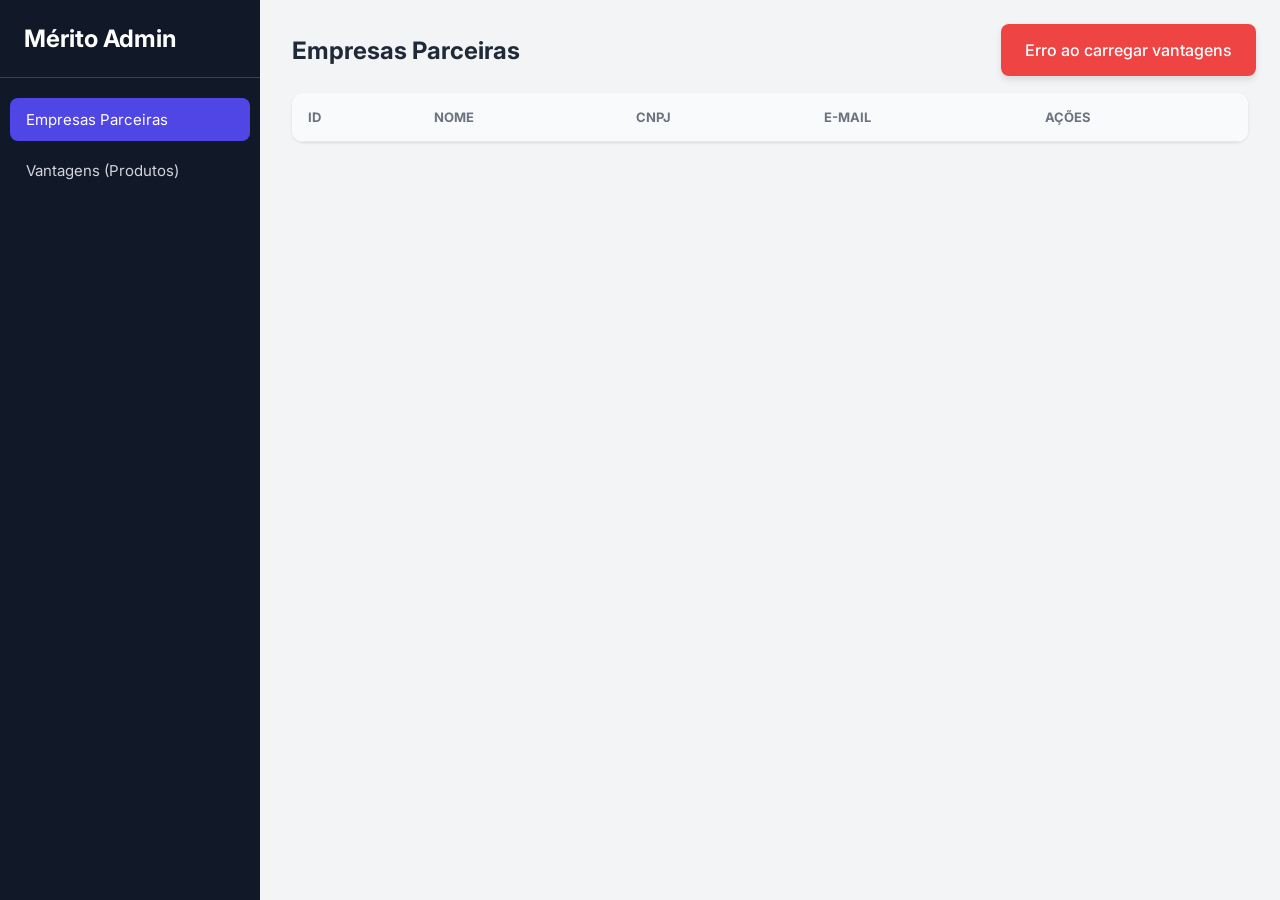
==== Codigo/src/main/resources/static/admin.html @ c0e2f11f "feat: adiciona login e tela inicial Cria POST /api/auth/login (aceita login ou e-mail e identifica o" ====
<!DOCTYPE html>
<html lang="pt-BR">
<head>
    <meta charset="UTF-8">
    <meta name="viewport" content="width=device-width, initial-scale=1.0">
    <title>Sistema de Mérito - Admin</title>
    <link rel="preconnect" href="https://fonts.googleapis.com">
    <link rel="preconnect" href="https://fonts.gstatic.com" crossorigin>
    <link href="https://fonts.googleapis.com/css2?family=Inter:wght@400;500;600;700&display=swap" rel="stylesheet">
    <link rel="stylesheet" href="css/styles.css">
</head>
<body>
    <div class="app-container">
        <!-- Sidebar -->
        <aside class="sidebar">
            <div class="sidebar-header">
                <h2>Mérito Admin</h2>
            </div>
            <nav class="sidebar-nav">
                <button class="nav-btn active" onclick="switchView('empresas')">Empresas Parceiras</button>
                <button class="nav-btn" onclick="switchView('vantagens')">Vantagens (Produtos)</button>
            </nav>
        </aside>

        <!-- Conteúdo Principal -->
        <main class="main-content">
            <!-- Toast de Notificação -->
            <div id="toast" class="toast hidden"></div>

            <!-- View: Empresas -->
            <section id="view-empresas" class="view-section active">
                <div class="section-header">
                    <h1>Empresas Parceiras</h1>
                    <button class="btn btn-primary" onclick="abrirModalEmpresa()">+ Nova Empresa</button>
                </div>
                <div class="card">
                    <table class="data-table">
                        <thead>
                            <tr>
                                <th>ID</th>
                                <th>Nome</th>
                                <th>CNPJ</th>
                                <th>E-mail</th>
                                <th>Ações</th>
                            </tr>
                        </thead>
                        <tbody id="tbody-empresas">
                            <!-- Preenchido via JS -->
                        </tbody>
                    </table>
                </div>
            </section>

            <!-- View: Vantagens -->
            <section id="view-vantagens" class="view-section">
                <div class="section-header">
                    <h1>Vantagens Cadastradas</h1>
                    <button class="btn btn-primary" onclick="abrirModalVantagem()">+ Nova Vantagem</button>
                </div>
                <div class="card">
                    <table class="data-table">
                        <thead>
                            <tr>
                                <th>ID</th>
                                <th>Descrição</th>
                                <th>Custo (Moedas)</th>
                                <th>Empresa</th>
                                <th>Ações</th>
                            </tr>
                        </thead>
                        <tbody id="tbody-vantagens">
                            <!-- Preenchido via JS -->
                        </tbody>
                    </table>
                </div>
            </section>
        </main>
    </div>

    <!-- Modal: Empresa -->
    <div id="modal-empresa" class="modal-overlay hidden">
        <div class="modal">
            <div class="modal-header">
                <h2 id="modal-empresa-titulo">Cadastrar Empresa</h2>
                <button class="close-btn" onclick="fecharModal('modal-empresa')">&times;</button>
            </div>
            <div class="modal-body">
                <form id="form-empresa">
                    <input type="hidden" id="empresa-id">
                    
                    <div class="form-grid">
                        <div class="form-group">
                            <label>Razão Social</label>
                            <input type="text" id="empresa-nome" required>
                            <span class="error-msg" id="erro-nome"></span>
                        </div>
                        <div class="form-group">
                            <label>CNPJ</label>
                            <input type="text" id="empresa-cnpj" maxlength="14" required>
                            <span class="error-msg" id="erro-cnpj"></span>
                        </div>
                        <div class="form-group">
                            <label>E-mail</label>
                            <input type="email" id="empresa-email" required>
                            <span class="error-msg" id="erro-email"></span>
                        </div>
                        <div class="form-group">
                            <label>Telefone</label>
                            <input type="text" id="empresa-telefone">
                            <span class="error-msg" id="erro-telefone"></span>
                        </div>
                        <div class="form-group">
                            <label>Login</label>
                            <input type="text" id="empresa-login" required>
                            <span class="error-msg" id="erro-login"></span>
                        </div>
                        <div class="form-group">
                            <label>Senha <small id="senha-hint"></small></label>
                            <input type="password" id="empresa-senha">
                            <span class="error-msg" id="erro-senha"></span>
                        </div>
                    </div>
                    <div class="modal-footer">
                        <button type="button" class="btn btn-secondary" onclick="fecharModal('modal-empresa')">Cancelar</button>
                        <button type="submit" class="btn btn-primary">Salvar</button>
                    </div>
                </form>
            </div>
        </div>
    </div>

    <!-- Modal: Vantagem -->
    <div id="modal-vantagem" class="modal-overlay hidden">
        <div class="modal">
            <div class="modal-header">
                <h2 id="modal-vantagem-titulo">Cadastrar Vantagem</h2>
                <button class="close-btn" onclick="fecharModal('modal-vantagem')">&times;</button>
            </div>
            <div class="modal-body">
                <form id="form-vantagem">
                    <input type="hidden" id="vantagem-id">
                    
                    <div class="form-group">
                        <label>Empresa Parceira</label>
                        <select id="vantagem-empresa" required></select>
                        <span class="error-msg" id="erro-empresaId"></span>
                    </div>

                    <div class="form-group">
                        <label>Descrição do Produto/Vantagem</label>
                        <input type="text" id="vantagem-descricao" required>
                        <span class="error-msg" id="erro-descricao"></span>
                    </div>

                    <div class="form-grid">
                        <div class="form-group">
                            <label>Custo em Moedas</label>
                            <input type="number" id="vantagem-custo" min="1" required>
                            <span class="error-msg" id="erro-custoEmMoedas"></span>
                        </div>
                        <div class="form-group">
                            <label>URL da Foto</label>
                            <input type="url" id="vantagem-foto" placeholder="https://..." required>
                            <span class="error-msg" id="erro-foto"></span>
                        </div>
                    </div>
                    
                    <div class="modal-footer">
                        <button type="button" class="btn btn-secondary" onclick="fecharModal('modal-vantagem')">Cancelar</button>
                        <button type="submit" class="btn btn-primary">Salvar</button>
                    </div>
                </form>
            </div>
        </div>
    </div>

    <script src="js/script.js"></script>
</body>
</html>
---- Codigo/src/main/resources/static/css/styles.css ----
:root {
    --primary: #4f46e5;
    --primary-hover: #4338ca;
    --bg-main: #f3f4f6;
    --bg-sidebar: #111827;
    --text-main: #1f2937;
    --text-muted: #6b7280;
    --border: #e5e7eb;
    --surface: #ffffff;
    --danger: #ef4444;
    --danger-hover: #dc2626;
    --success: #10b981;
}

* {
    box-sizing: border-box;
    margin: 0;
    padding: 0;
    font-family: 'Inter', sans-serif;
}

body {
    background-color: var(--bg-main);
    color: var(--text-main);
    display: flex;
    height: 100vh;
    overflow: hidden;
}

/* Layout Geral */
.app-container {
    display: flex;
    width: 100%;
}

.sidebar {
    width: 260px;
    background-color: var(--bg-sidebar);
    color: #fff;
    display: flex;
    flex-direction: column;
}

.sidebar-header {
    padding: 24px;
    border-bottom: 1px solid #374151;
}

.sidebar-nav {
    padding: 20px 10px;
    display: flex;
    flex-direction: column;
    gap: 8px;
}

.nav-btn {
    background: none;
    border: none;
    color: #d1d5db;
    text-align: left;
    padding: 12px 16px;
    border-radius: 8px;
    font-size: 15px;
    cursor: pointer;
    transition: all 0.2s;
}

.nav-btn:hover {
    background-color: #374151;
    color: #fff;
}

.nav-btn.active {
    background-color: var(--primary);
    color: #fff;
}

.main-content {
    flex: 1;
    padding: 32px;
    overflow-y: auto;
}

/* Tipografia e Títulos */
.section-header {
    display: flex;
    justify-content: space-between;
    align-items: center;
    margin-bottom: 24px;
}

/* Componentes */
.card {
    background: var(--surface);
    border-radius: 12px;
    box-shadow: 0 1px 3px rgba(0,0,0,0.1);
    overflow: hidden;
}

.btn {
    padding: 10px 16px;
    border-radius: 6px;
    font-size: 14px;
    font-weight: 500;
    border: none;
    cursor: pointer;
    transition: background 0.2s;
}

.btn-primary {
    background: var(--primary);
    color: white;
}

.btn-primary:hover { background: var(--primary-hover); }

.btn-secondary {
    background: #f3f4f6;
    color: var(--text-main);
    border: 1px solid var(--border);
}

.btn-secondary:hover { background: #e5e7eb; }

.btn-danger {
    background: var(--danger);
    color: white;
}
.btn-danger:hover { background: var(--danger-hover); }

.btn-sm {
    padding: 6px 12px;
    font-size: 12px;
}

/* Tabelas */
.data-table {
    width: 100%;
    border-collapse: collapse;
}

.data-table th, .data-table td {
    padding: 16px;
    text-align: left;
    border-bottom: 1px solid var(--border);
}

.data-table th {
    background: #f9fafb;
    font-size: 13px;
    text-transform: uppercase;
    color: var(--text-muted);
}

.data-table tr:hover td { background: #f9fafb; }

.actions-cell {
    display: flex;
    gap: 8px;
}

/* Formulários */
.form-grid {
    display: grid;
    grid-template-columns: 1fr 1fr;
    gap: 16px;
}

.form-group {
    margin-bottom: 16px;
    display: flex;
    flex-direction: column;
}

.form-group label {
    font-size: 14px;
    font-weight: 500;
    margin-bottom: 6px;
}

.form-group input, .form-group select {
    padding: 10px 12px;
    border: 1px solid var(--border);
    border-radius: 6px;
    font-size: 14px;
    outline: none;
    transition: border-color 0.2s;
}

.form-group input:focus, .form-group select:focus {
    border-color: var(--primary);
    box-shadow: 0 0 0 3px rgba(79, 70, 229, 0.1);
}

.error-msg {
    color: var(--danger);
    font-size: 12px;
    margin-top: 4px;
}

/* Modais */
.modal-overlay {
    position: fixed;
    top: 0; left: 0; right: 0; bottom: 0;
    background: rgba(0,0,0,0.5);
    display: flex;
    align-items: center;
    justify-content: center;
    z-index: 1000;
    backdrop-filter: blur(2px);
}

.modal-overlay.hidden { display: none; }

.modal {
    background: var(--surface);
    width: 100%;
    max-width: 500px;
    border-radius: 12px;
    box-shadow: 0 20px 25px -5px rgba(0,0,0,0.1);
}

.modal-header {
    padding: 20px;
    border-bottom: 1px solid var(--border);
    display: flex;
    justify-content: space-between;
    align-items: center;
}

.close-btn {
    background: none;
    border: none;
    font-size: 24px;
    cursor: pointer;
    color: var(--text-muted);
}

.modal-body { padding: 20px; }

.modal-footer {
    display: flex;
    justify-content: flex-end;
    gap: 12px;
    margin-top: 24px;
}

/* Alternar Views */
.view-section { display: none; }
.view-section.active { display: block; animation: fadeIn 0.3s ease; }

/* Toast Messages */
.toast {
    position: fixed;
    top: 24px;
    right: 24px;
    padding: 16px 24px;
    border-radius: 8px;
    color: white;
    font-weight: 500;
    z-index: 2000;
    box-shadow: 0 4px 6px rgba(0,0,0,0.1);
    transition: opacity 0.3s;
}
.toast.hidden { opacity: 0; pointer-events: none; }
.toast.success { background: var(--success); }
.toast.error { background: var(--danger); }

@keyframes fadeIn {
    from { opacity: 0; transform: translateY(10px); }
    to { opacity: 1; transform: translateY(0); }
}
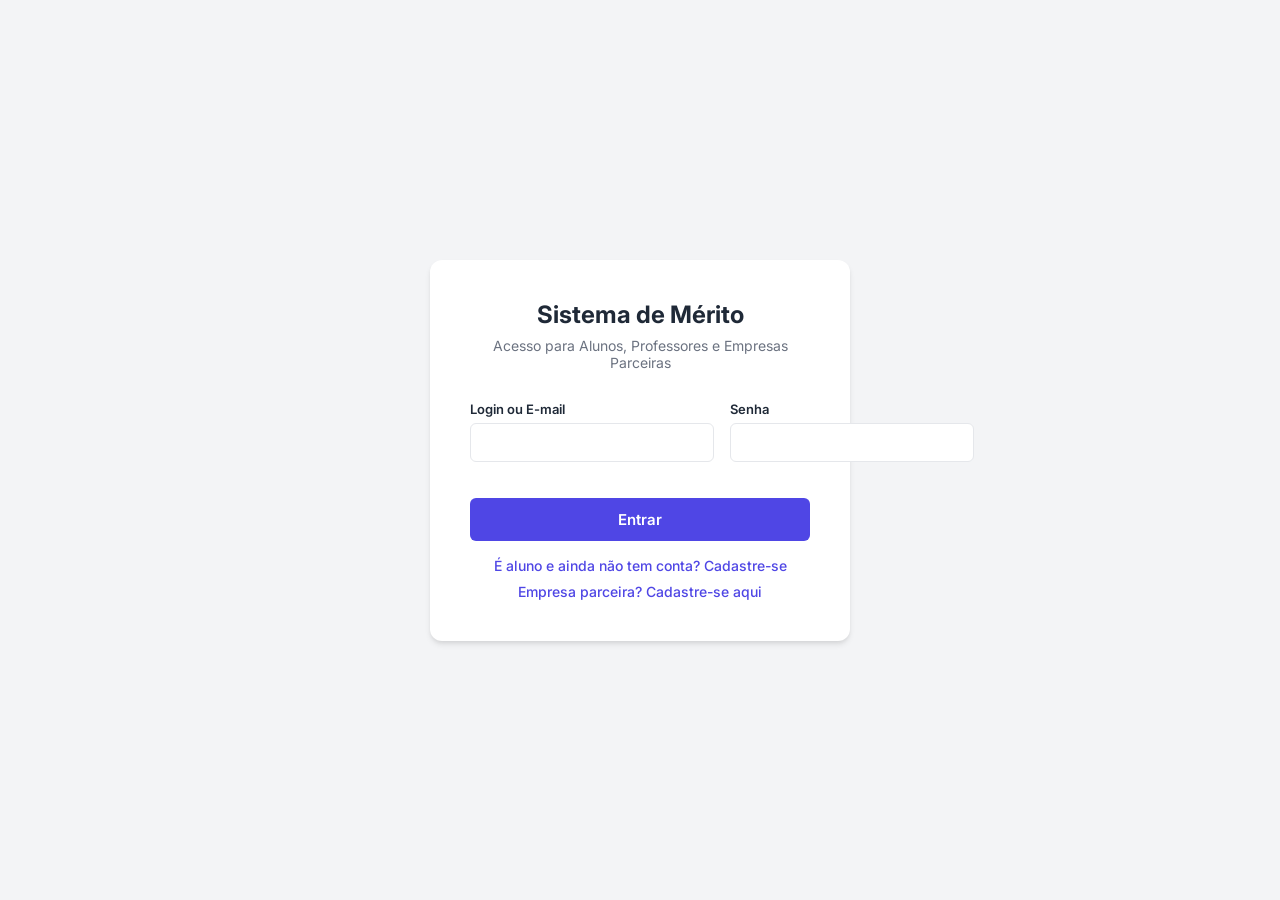
==== commit deb83a4f: "feat: envia token JWT nas chamadas do front-end Adiciona js/auth.js com apiFetch, que inclui o cabec" ====
--- a/Codigo/src/main/resources/static/admin.html
+++ b/Codigo/src/main/resources/static/admin.html
@@ -174,6 +174,7 @@
         </div>
     </div>
 
+    <script src="js/auth.js"></script>
     <script src="js/script.js"></script>
 </body>
 </html>
